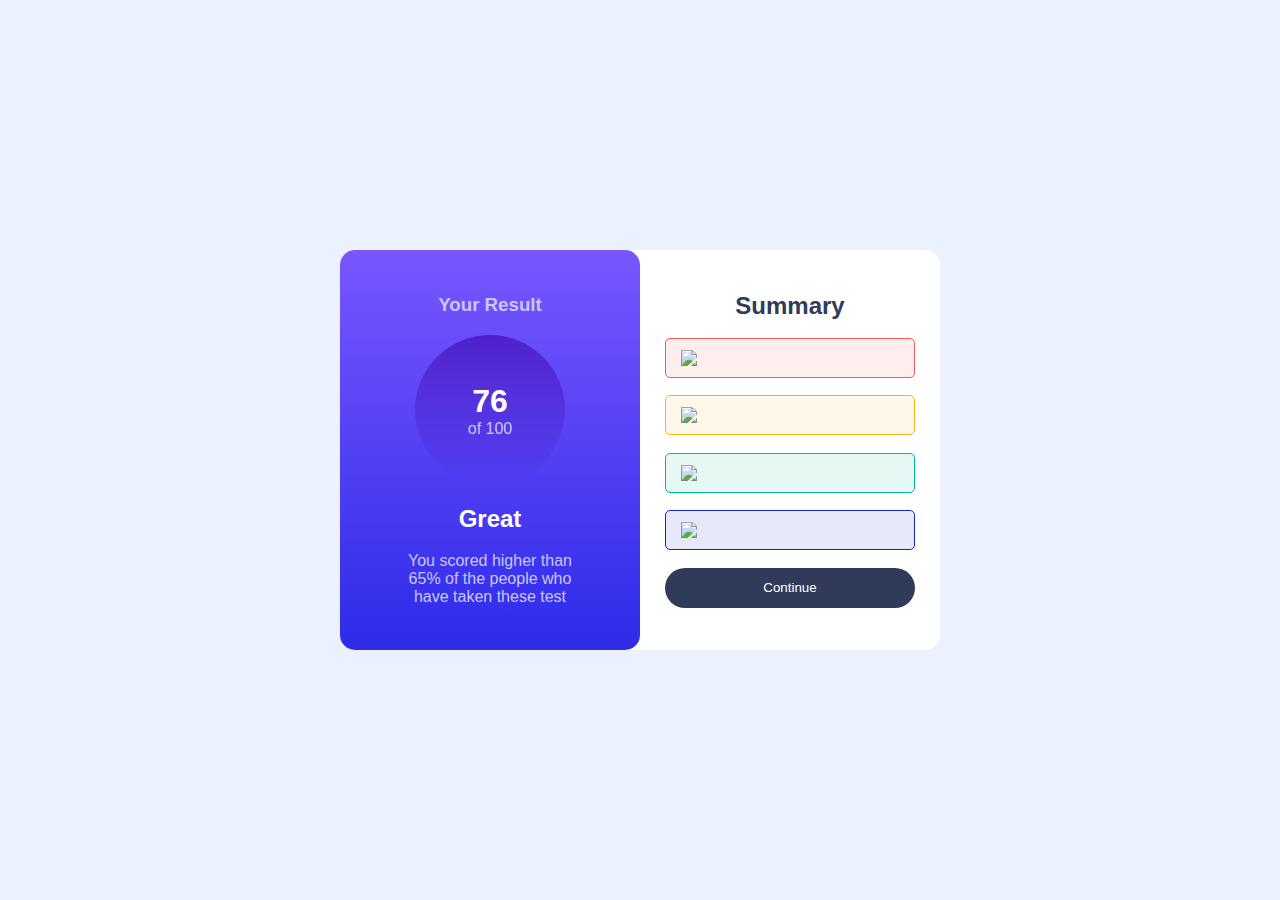
==== results-summary-component/index.html @ f3186f67 "Projeto finalizado" ====
<!DOCTYPE html>
<html lang="pt-br">
	<head>
		<meta charset="utf-8">
		<meta name="viewport" content="width=device-width, initial-scale=1.0">
		<link rel="icon" href="assets/images/favicon-32x32.png">
		<link rel="stylesheet" href="css/style.css">
		<title>Summary Component - Frontend Mentor</title>
	</head>
	<body class="background">
	<!--Summary Container-->
	  <main class="container">
	  	<!--Sumary result-->
	  	<div class="summaryBox result">
	  		<h3 class="tertiaryText">Your Result</h3>
	  		<div class="circle">
	  			<h1>76</h1>
				<p class="tertiaryText">of 100<p>
	  		</div>
	  		<h2>Great</h2>
	  		<p class="resultMessage tertiaryText">You scored higher than 65% of the people who have taken these test</p>
	  	</div>
	  	<!--Summary stats-->
	  	<div class="summaryBox summary">
  			<h2 class="secondaryText">Summary</h2>
  			<div class="box reaction">
  				<div class="iconContainer">
	  				<img src="#">
	  				<p></p>
	  			</div>
	  			<span class="secondaryText"><span class="tertiaryText"></span></span>
  			</div>
  			<div class="box memory">
  				<div class="iconContainer">
	  				<img src="#">
	  				<p></p>
  				</div>
  				<span class="secondaryText"><span class="tertiaryText"></span></span>
			</div>
  			<div class="box verbal">
  				<div class="iconContainer">
  					<img src="#">
  					<p></p> 
  				</div>
  				<span class="secondaryText"><span class="tertiaryText"></span></span>
			</div>
  			<div class="box visual">
  				<div class="iconContainer"> 
	  				<img src="#">
	  				<p></p>
  				</div>
  				<span class="secondaryText"><span class="tertiaryText"></span></span>
			</div>
  			<button class="btn">Continue</button>
	  	</div>
	  </main>
	  <script src="js/script.js"></script>
	</body>
</html>
---- results-summary-component/css/style.css ----
@import url('https://fonts.googleapis.com/css2?family=Hanken+Grotesk&display=swap');

*{
	margin: 0;
	padding: 0;
	box-sizing: border-box;
	font-family: 'Hanken', sans-serif;
}

:root{
	--reactionColor:  hsl(0, 100%, 67%);
	--memoryColor: hsl(39, 100%, 56%);
	--verbalColor: hsl(166, 100%, 37%);
	--visualColor: hsl(234, 85%, 45%);
	--reactionBg:  hsla(0, 100%, 67%, 10%);
	--memoryBg: hsla(39, 100%, 56%, 10%);
	--verbalBg: hsla(166, 100%, 37%, 10%);
	--visualBg: hsla(234, 85%, 45%, 10%);
	--background: hsl(221, 100%, 96%);
	--resultBg: linear-gradient(to bottom, hsl(252, 100%, 67%),hsl(241, 81%, 54%));
	--circleBg: linear-gradient(to bottom, hsla(256, 72%, 46%, 1), hsla(241, 72%, 46%, 0));
	--primaryText: hsl(0, 0%, 100%);
	--secondaryText: hsl(224, 30%, 27%);
	--tertiaryText: hsl(241, 100%, 89%);
}

.background{background: var(--background);}

.secondaryText{color: var(--secondaryText);}

.tertiaryText{color: var(--tertiaryText);}

body{
	height: 100vh;
	width: 100vw;
	display: flex;
	justify-content: center;
	align-items: center;
	flex-direction: column;
}

.container{
	display: flex;
	min-width: 600px;
	height: 400px;
	border-radius: 15px;
	background: var(--primaryText);
}

.summaryBox{
	display: flex;
	flex-direction: column;
	align-items: center;
	justify-content: space-evenly;
	min-width: 300px;
	padding: 25px 0;
}

.result{background: var(--resultBg); color:var(--primaryText); border-radius: 15px;}

.circle{
	background: var(--circleBg);
	height: 150px;
	width: 150px;
	border-radius: 50%;
	display: flex;
	align-items: center;
	justify-content: center;
	flex-direction: column;
}


.resultMessage{max-width: 200px; text-align: center;}


.box{
	width: 250px;
	height: 40px;
	display: flex;
	justify-content: space-between;
	align-items: center;
	padding: 0 15px;
	border-radius: 5px;
}

.iconContainer{
	display: flex;
	align-items: center;
	gap: 5px;
}

.reaction{
	color: var(--reactionColor);
	border: 1px solid var(--reactionColor);
	background: var(--reactionBg);
}
.memory{
	color: var(--memoryColor);
	border: 1px solid var(--memoryColor);
	background: var(--memoryBg);
}
.verbal{
	color: var(--verbalColor);
	border: 1px solid var(--verbalColor);
	background: var(--verbalBg);
}
.visual{
	color: var(--visualColor);
	border: 1px solid var(--visualColor);
	background: var(--visualBg);
}

.btn{
	border: none;
	background: var(--secondaryText);
	color: var(--primaryText);	
	width: 250px;
	height: 40px;
	border-radius: 25px;
}

.btn:hover{background: var(--resultBg); cursor: pointer;}


@media(max-width: 600px){
	.container{
		flex-direction: column;
		min-width: 100vw;
		min-height: 100vh;
	}
	.summaryBox{
		height: 100%;
	}
}
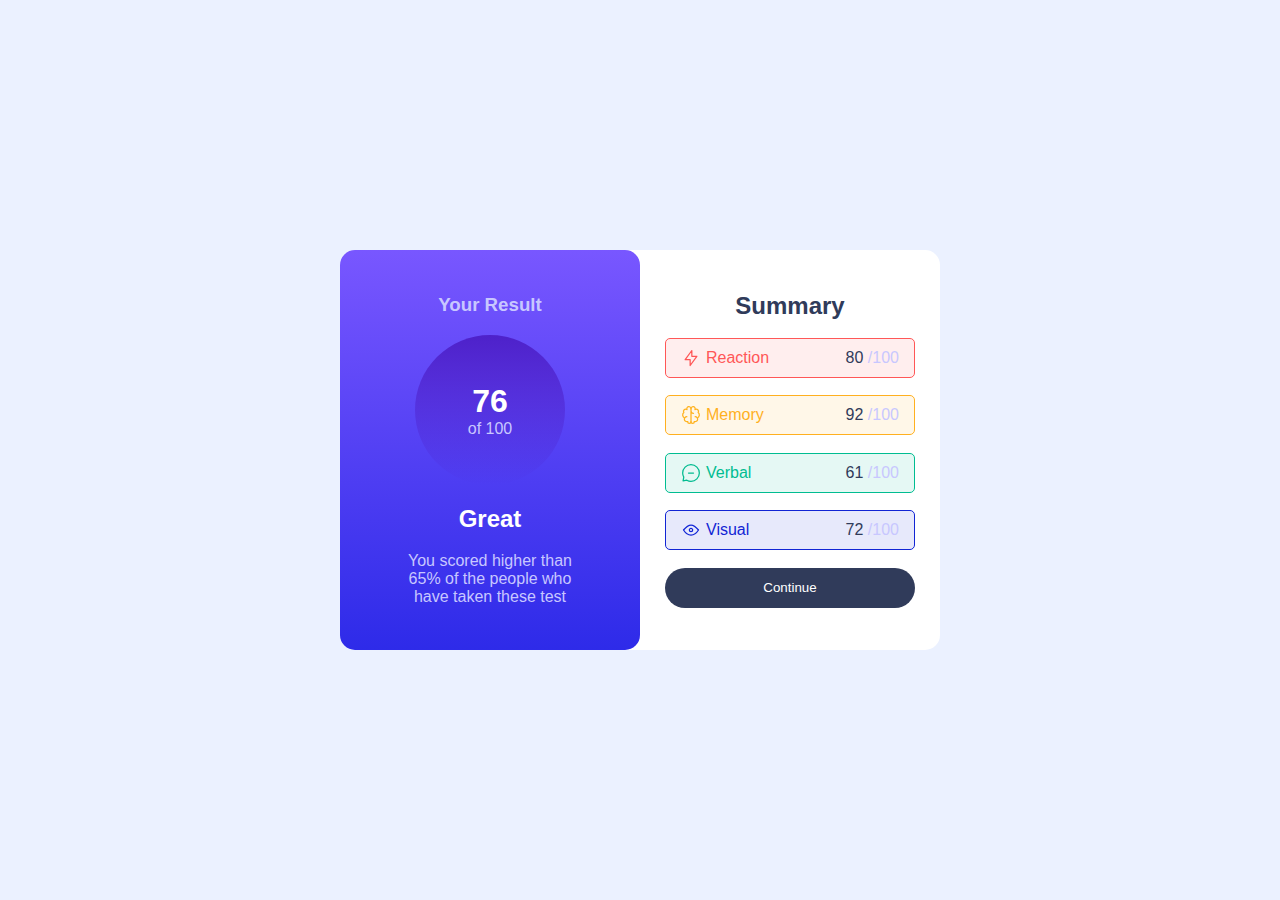
==== commit 0a3e955b: "mudanças" ====
--- a/results-summary-component/index.html
+++ b/results-summary-component/index.html
@@ -25,35 +25,46 @@
   			<h2 class="secondaryText">Summary</h2>
   			<div class="box reaction">
   				<div class="iconContainer">
-	  				<img src="#">
-	  				<p></p>
+	  				<img src="./assets/images/icon-reaction.svg">
+	  				<p>Reaction</p>
 	  			</div>
-	  			<span class="secondaryText"><span class="tertiaryText"></span></span>
+	  			<div>
+					<span class="secondaryText">80</span>
+					<span class="tertiaryText">/100</span>
+				</div>
   			</div>
   			<div class="box memory">
   				<div class="iconContainer">
-	  				<img src="#">
-	  				<p></p>
+	  				<img src="./assets/images/icon-memory.svg">
+	  				<p>Memory</p>
   				</div>
-  				<span class="secondaryText"><span class="tertiaryText"></span></span>
+  				<div>
+					<span class="secondaryText">92</span>
+					<span class="tertiaryText">/100</span>
+				</div>
 			</div>
   			<div class="box verbal">
   				<div class="iconContainer">
-  					<img src="#">
-  					<p></p> 
+  					<img src="./assets/images/icon-verbal.svg">
+  					<p>Verbal</p> 
   				</div>
-  				<span class="secondaryText"><span class="tertiaryText"></span></span>
+  				<div>
+					<span class="secondaryText">61</span>
+					<span class="tertiaryText">/100</span>
+				</div>
 			</div>
   			<div class="box visual">
   				<div class="iconContainer"> 
-	  				<img src="#">
-	  				<p></p>
+	  				<img src="./assets/images/icon-visual.svg">
+	  				<p>Visual</p>
   				</div>
-  				<span class="secondaryText"><span class="tertiaryText"></span></span>
+  				<div>
+					<span class="secondaryText">72</span>
+					<span class="tertiaryText">/100</span>
+				</div>
 			</div>
   			<button class="btn">Continue</button>
 	  	</div>
 	  </main>
-	  <script src="js/script.js"></script>
 	</body>
 </html>
